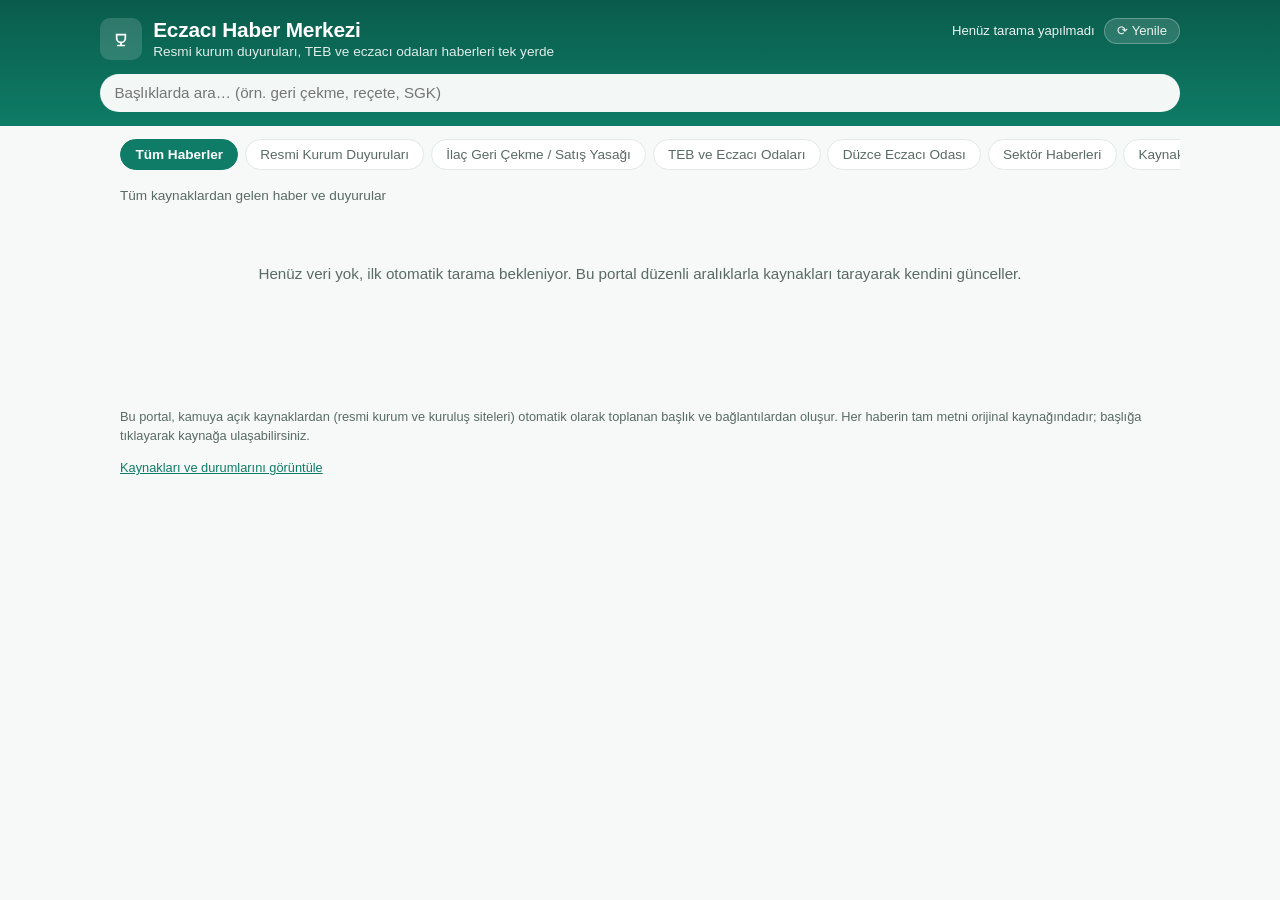
==== eczaci-haber-portali/index.html @ c63c1b49 "Eczacı Haber Merkezi portalını ekle Türkiye eczacılık sektöründen (TİTCK, Sağlık Bakanlığı, TEB, ecz" ====
<!DOCTYPE html>
<html lang="tr">
<head>
<meta charset="UTF-8" />
<meta name="viewport" content="width=device-width, initial-scale=1.0" />
<title>Eczacı Haber Merkezi</title>
<meta name="description" content="Türkiye eczacılık sektöründen resmi kurum duyuruları, ilaç geri çekme bildirimleri, TEB ve eczacı odaları haberlerini tek yerden takip edin." />
<link rel="icon" href="data:image/svg+xml,%3Csvg xmlns='http://www.w3.org/2000/svg' viewBox='0 0 24 24'%3E%3Crect width='24' height='24' rx='5' fill='%230e7c66'/%3E%3Cpath d='M8 8h8v3.2a4 4 0 0 1-4 4v0a4 4 0 0 1-4-4V8Z' fill='none' stroke='white' stroke-width='1.6'/%3E%3Cpath d='M12 15.2V18' stroke='white' stroke-width='1.6'/%3E%3Cpath d='M9 18h6' stroke='white' stroke-width='1.6' stroke-linecap='round'/%3E%3C/svg%3E" />
<link rel="stylesheet" href="./assets/styles.css" />
</head>
<body>
<header class="site-header">
  <div class="header-inner">
    <div class="brand">
      <span class="brand-mark" aria-hidden="true">
        <svg viewBox="0 0 24 24" width="26" height="26"><path d="M8 8h8v3.2a4 4 0 0 1-4 4v0a4 4 0 0 1-4-4V8Z" fill="none" stroke="currentColor" stroke-width="1.6"/><path d="M12 15.2V18" stroke="currentColor" stroke-width="1.6"/><path d="M9 18h6" stroke="currentColor" stroke-width="1.6" stroke-linecap="round"/></svg>
      </span>
      <div>
        <h1>Eczacı Haber Merkezi</h1>
        <p class="tagline">Resmi kurum duyuruları, TEB ve eczacı odaları haberleri tek yerde</p>
      </div>
    </div>
    <div class="header-meta">
      <span id="lastUpdated" class="last-updated">Veri bekleniyor…</span>
      <button id="refreshBtn" type="button" class="refresh-btn" title="Yeniden yükle">⟳ Yenile</button>
    </div>
  </div>
  <div class="search-row">
    <input id="searchInput" type="search" placeholder="Başlıklarda ara… (örn. geri çekme, reçete, SGK)" aria-label="Haberlerde ara" />
  </div>
</header>

<nav id="tabs" class="tabs" aria-label="Haber kategorileri"></nav>

<main id="content" class="content" aria-live="polite"></main>

<footer class="site-footer">
  <p>Bu portal, kamuya açık kaynaklardan (resmi kurum ve kuruluş siteleri) otomatik olarak toplanan başlık ve bağlantılardan oluşur. Her haberin tam metni orijinal kaynağındadır; başlığa tıklayarak kaynağa ulaşabilirsiniz.</p>
  <p class="footer-links"><a id="sourcesLink" href="#kaynaklar">Kaynakları ve durumlarını görüntüle</a></p>
</footer>

<script src="./assets/app.js"></script>
</body>
</html>
---- eczaci-haber-portali/assets/styles.css ----
:root {
  --color-primary: #0e7c66;
  --color-primary-dark: #0a5c4c;
  --color-accent: #2aa584;
  --color-bg: #f6f9f8;
  --color-surface: #ffffff;
  --color-border: #e1e8e6;
  --color-text: #16241f;
  --color-text-muted: #5a6a65;
  --color-danger: #b3401f;
  --color-warning: #a5730a;
  --radius: 10px;
  --shadow: 0 1px 2px rgba(16, 40, 34, 0.06), 0 4px 14px rgba(16, 40, 34, 0.06);
}

@media (prefers-color-scheme: dark) {
  :root {
    --color-primary: #35b795;
    --color-primary-dark: #2a9679;
    --color-accent: #4fd3ac;
    --color-bg: #0f1613;
    --color-surface: #161f1c;
    --color-border: #253530;
    --color-text: #e8f2ee;
    --color-text-muted: #9fb3ac;
    --color-danger: #e08a6c;
    --color-warning: #e0b95c;
    --shadow: 0 1px 2px rgba(0, 0, 0, 0.3), 0 4px 14px rgba(0, 0, 0, 0.25);
  }
}

* { box-sizing: border-box; }

html, body {
  margin: 0;
  padding: 0;
  background: var(--color-bg);
  color: var(--color-text);
  font-family: -apple-system, BlinkMacSystemFont, "Segoe UI", Roboto, Helvetica, Arial, sans-serif;
  overflow-x: hidden;
}

.site-header {
  background: linear-gradient(180deg, var(--color-primary-dark), var(--color-primary));
  color: #fff;
  padding: 1.1rem 1.25rem 0.9rem;
}

.header-inner {
  max-width: 1080px;
  margin: 0 auto;
  display: flex;
  align-items: flex-start;
  justify-content: space-between;
  gap: 1rem;
  flex-wrap: wrap;
}

.brand {
  display: flex;
  align-items: center;
  gap: 0.7rem;
}

.brand-mark {
  display: inline-flex;
  align-items: center;
  justify-content: center;
  width: 42px;
  height: 42px;
  border-radius: 10px;
  background: rgba(255, 255, 255, 0.15);
  flex-shrink: 0;
}

.brand h1 {
  margin: 0;
  font-size: 1.3rem;
  letter-spacing: -0.01em;
}

.tagline {
  margin: 0.15rem 0 0;
  font-size: 0.85rem;
  opacity: 0.88;
}

.header-meta {
  display: flex;
  align-items: center;
  gap: 0.6rem;
  font-size: 0.82rem;
  opacity: 0.92;
}

.refresh-btn {
  background: rgba(255, 255, 255, 0.15);
  border: 1px solid rgba(255, 255, 255, 0.3);
  color: #fff;
  border-radius: 999px;
  padding: 0.3rem 0.75rem;
  font-size: 0.82rem;
  cursor: pointer;
}

.refresh-btn:hover { background: rgba(255, 255, 255, 0.28); }

.search-row {
  max-width: 1080px;
  margin: 0.9rem auto 0;
}

#searchInput {
  width: 100%;
  padding: 0.65rem 0.9rem;
  border-radius: 999px;
  border: none;
  font-size: 0.95rem;
  background: rgba(255, 255, 255, 0.95);
  color: var(--color-text);
}

#searchInput:focus { outline: 2px solid #fff; outline-offset: 2px; }

.tabs {
  max-width: 1080px;
  margin: 0 auto;
  display: flex;
  gap: 0.4rem;
  padding: 0.8rem 1.25rem 0;
  overflow-x: auto;
  scrollbar-width: thin;
}

.tab-btn {
  flex-shrink: 0;
  background: var(--color-surface);
  border: 1px solid var(--color-border);
  color: var(--color-text-muted);
  padding: 0.45rem 0.9rem;
  border-radius: 999px;
  font-size: 0.85rem;
  cursor: pointer;
  white-space: nowrap;
}

.tab-btn.active {
  background: var(--color-primary);
  border-color: var(--color-primary);
  color: #fff;
  font-weight: 600;
}

.content {
  max-width: 1080px;
  margin: 0 auto;
  padding: 1.1rem 1.25rem 2.5rem;
}

.category-desc {
  color: var(--color-text-muted);
  font-size: 0.85rem;
  margin: 0 0 0.9rem;
}

.news-grid {
  display: grid;
  grid-template-columns: repeat(auto-fill, minmax(280px, 1fr));
  gap: 0.85rem;
}

.news-card {
  background: var(--color-surface);
  border: 1px solid var(--color-border);
  border-radius: var(--radius);
  padding: 0.9rem 1rem;
  box-shadow: var(--shadow);
  display: flex;
  flex-direction: column;
  gap: 0.5rem;
}

.news-card a.news-title {
  color: var(--color-text);
  font-weight: 600;
  font-size: 0.98rem;
  text-decoration: none;
  line-height: 1.35;
}

.news-card a.news-title:hover { color: var(--color-primary); }

.news-card-meta {
  display: flex;
  align-items: center;
  justify-content: space-between;
  gap: 0.5rem;
  font-size: 0.78rem;
  color: var(--color-text-muted);
}

.source-badge {
  background: rgba(14, 124, 102, 0.1);
  color: var(--color-primary-dark);
  border-radius: 999px;
  padding: 0.15rem 0.55rem;
  font-weight: 600;
  white-space: nowrap;
}

@media (prefers-color-scheme: dark) {
  .source-badge { background: rgba(53, 183, 149, 0.16); color: var(--color-accent); }
}

.empty-state, .loading-state {
  text-align: center;
  color: var(--color-text-muted);
  padding: 3rem 1rem;
  font-size: 0.95rem;
}

.source-list {
  display: flex;
  flex-direction: column;
  gap: 0.6rem;
}

.source-row {
  background: var(--color-surface);
  border: 1px solid var(--color-border);
  border-radius: var(--radius);
  padding: 0.75rem 1rem;
  display: flex;
  align-items: center;
  justify-content: space-between;
  gap: 0.75rem;
  flex-wrap: wrap;
}

.source-row-main { display: flex; flex-direction: column; gap: 0.15rem; }
.source-row-main a { color: var(--color-text); font-weight: 600; text-decoration: none; font-size: 0.92rem; }
.source-row-main a:hover { color: var(--color-primary); }
.source-row-sub { font-size: 0.78rem; color: var(--color-text-muted); }

.status-pill {
  font-size: 0.75rem;
  font-weight: 600;
  padding: 0.2rem 0.6rem;
  border-radius: 999px;
  white-space: nowrap;
}

.status-ok { background: rgba(14, 124, 102, 0.12); color: var(--color-primary-dark); }
.status-empty { background: rgba(165, 115, 10, 0.12); color: var(--color-warning); }
.status-needs-config { background: rgba(165, 115, 10, 0.12); color: var(--color-warning); }
.status-error { background: rgba(179, 64, 31, 0.12); color: var(--color-danger); }

@media (prefers-color-scheme: dark) {
  .status-ok { color: var(--color-accent); }
}

.site-footer {
  max-width: 1080px;
  margin: 0 auto;
  padding: 1.5rem 1.25rem 2.5rem;
  color: var(--color-text-muted);
  font-size: 0.8rem;
  line-height: 1.5;
}

.footer-links a { color: var(--color-primary); }

:root[data-theme="dark"] { color-scheme: dark; }
:root[data-theme="light"] { color-scheme: light; }
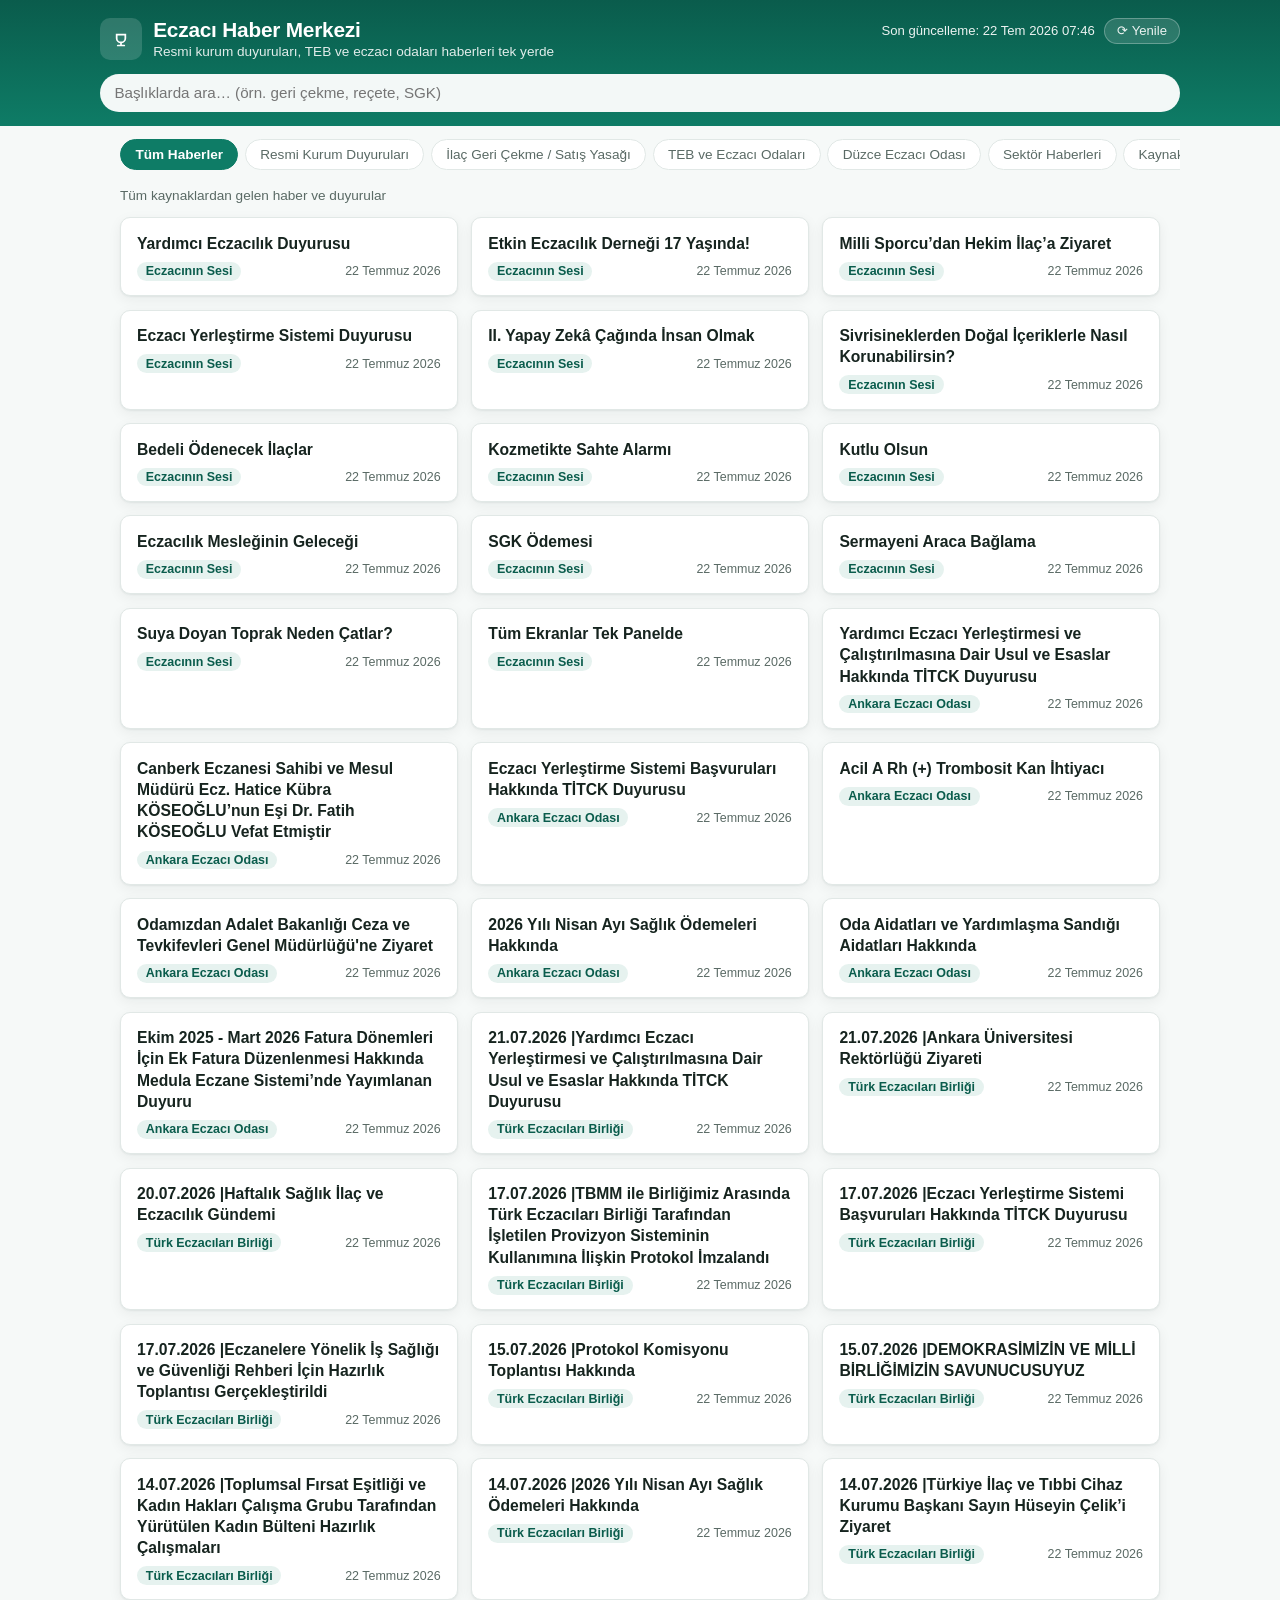
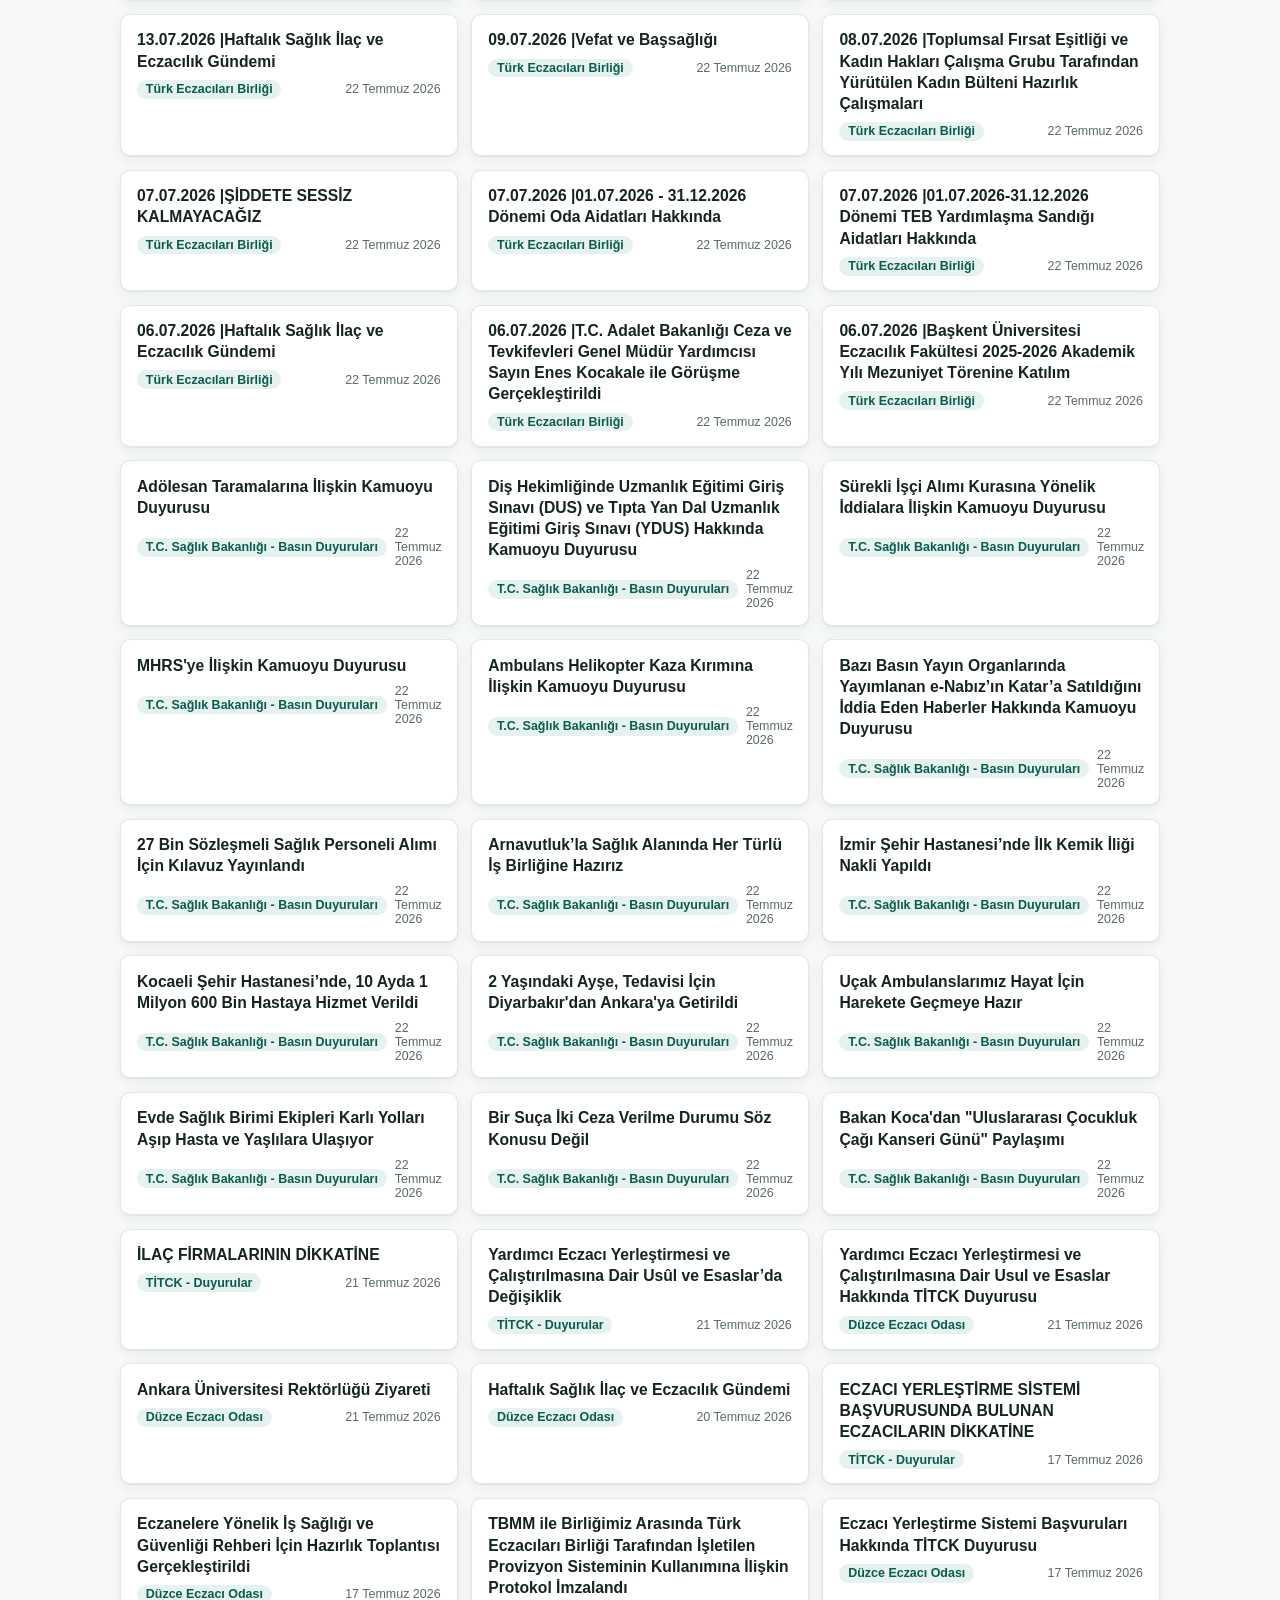
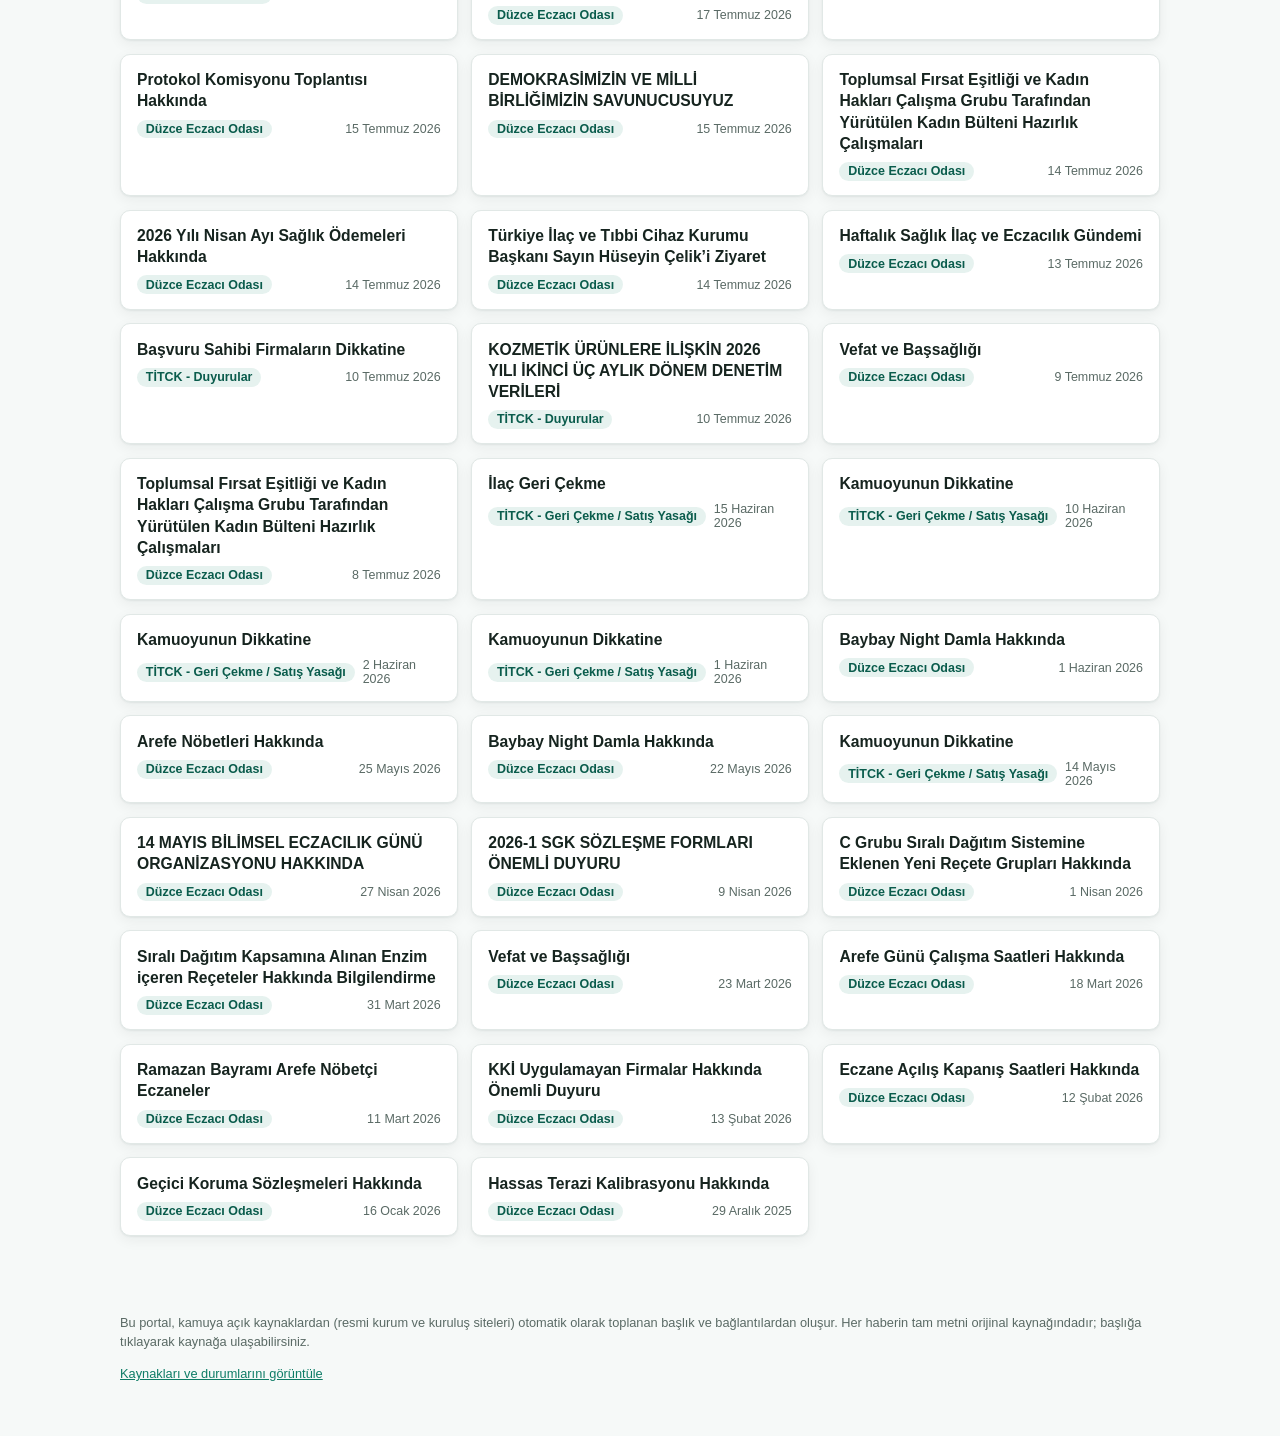
==== commit db1e1390: "iPhone ana ekrana eklenebilir (PWA) hale getir Web app manifest, apple-touch-icon ve apple-mobile-we" ====
--- a/eczaci-haber-portali/index.html
+++ b/eczaci-haber-portali/index.html
@@ -6,6 +6,12 @@
 <title>Eczacı Haber Merkezi</title>
 <meta name="description" content="Türkiye eczacılık sektöründen resmi kurum duyuruları, ilaç geri çekme bildirimleri, TEB ve eczacı odaları haberlerini tek yerden takip edin." />
 <link rel="icon" href="data:image/svg+xml,%3Csvg xmlns='http://www.w3.org/2000/svg' viewBox='0 0 24 24'%3E%3Crect width='24' height='24' rx='5' fill='%230e7c66'/%3E%3Cpath d='M8 8h8v3.2a4 4 0 0 1-4 4v0a4 4 0 0 1-4-4V8Z' fill='none' stroke='white' stroke-width='1.6'/%3E%3Cpath d='M12 15.2V18' stroke='white' stroke-width='1.6'/%3E%3Cpath d='M9 18h6' stroke='white' stroke-width='1.6' stroke-linecap='round'/%3E%3C/svg%3E" />
+<link rel="manifest" href="./manifest.webmanifest" />
+<meta name="theme-color" content="#0e7c66" />
+<link rel="apple-touch-icon" href="./assets/icons/icon-180.png" />
+<meta name="apple-mobile-web-app-capable" content="yes" />
+<meta name="apple-mobile-web-app-status-bar-style" content="black-translucent" />
+<meta name="apple-mobile-web-app-title" content="Eczacı Haber" />
 <link rel="stylesheet" href="./assets/styles.css" />
 </head>
 <body>
